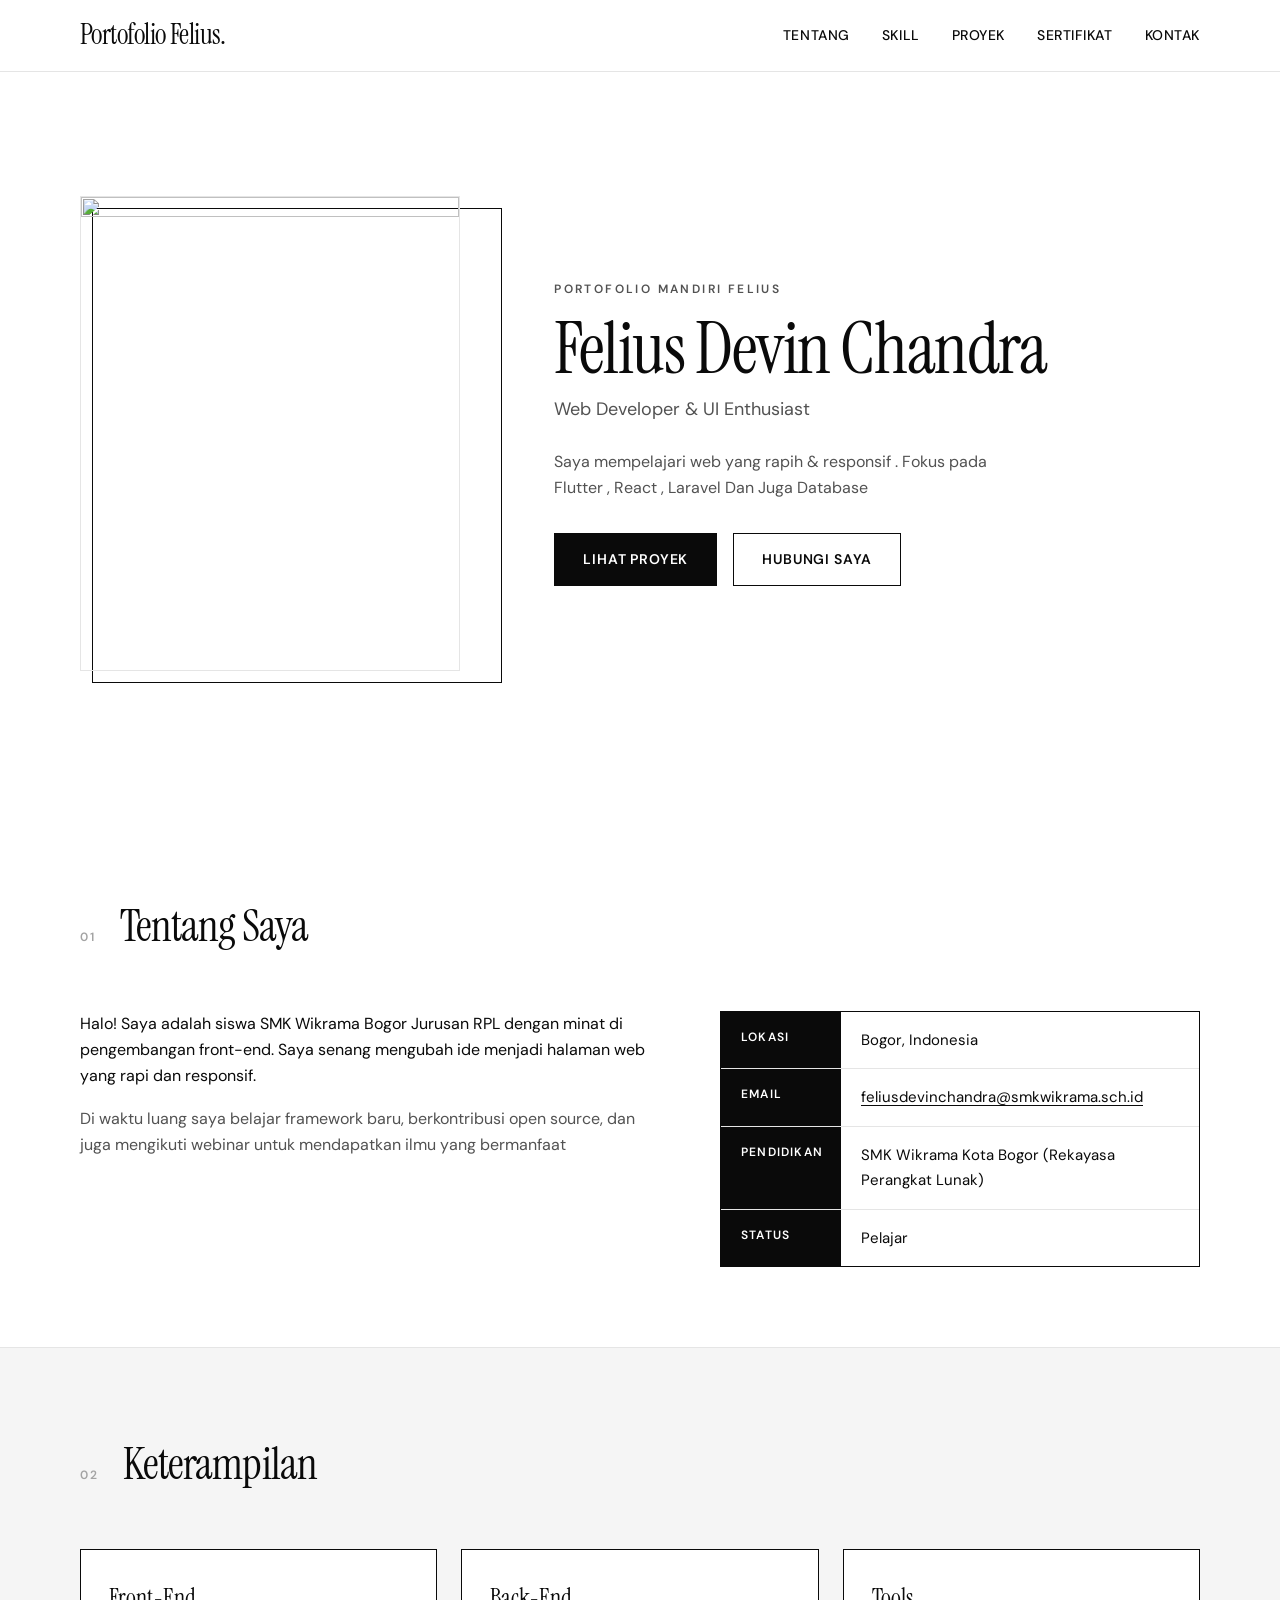
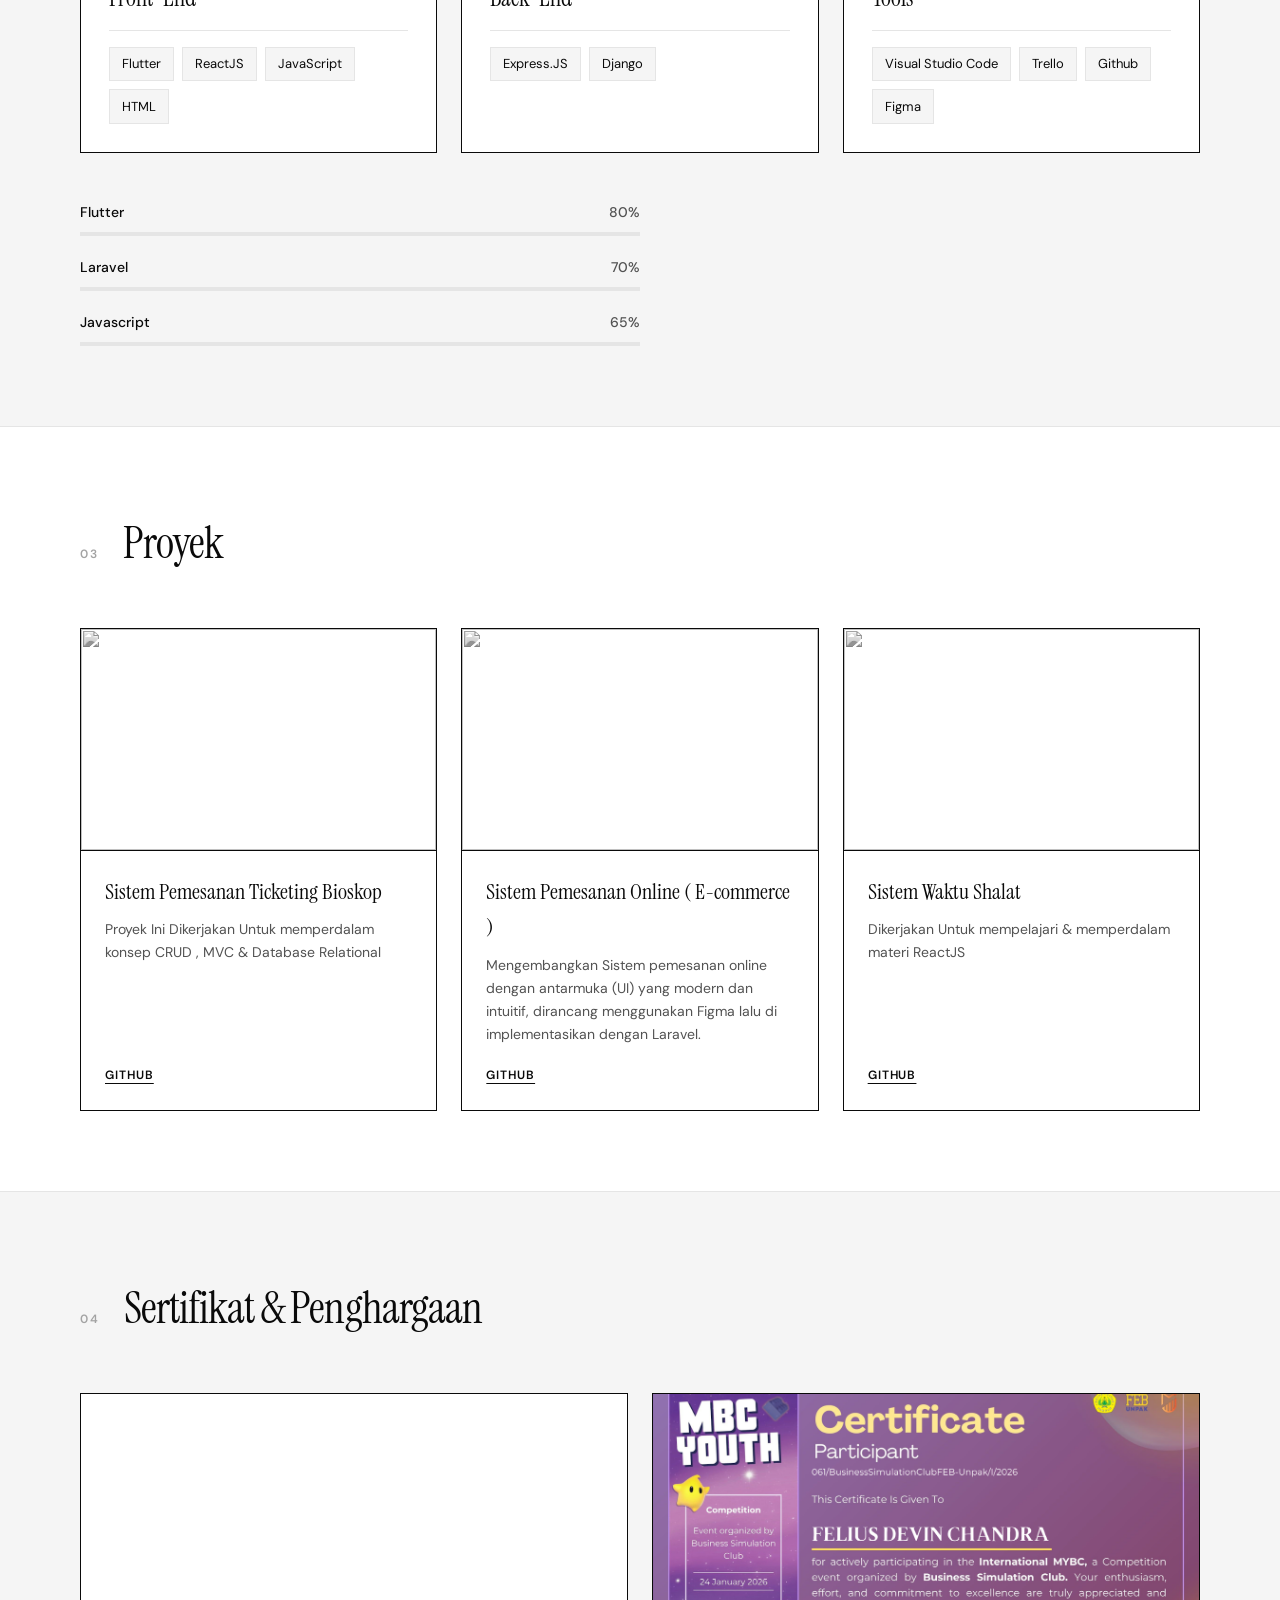
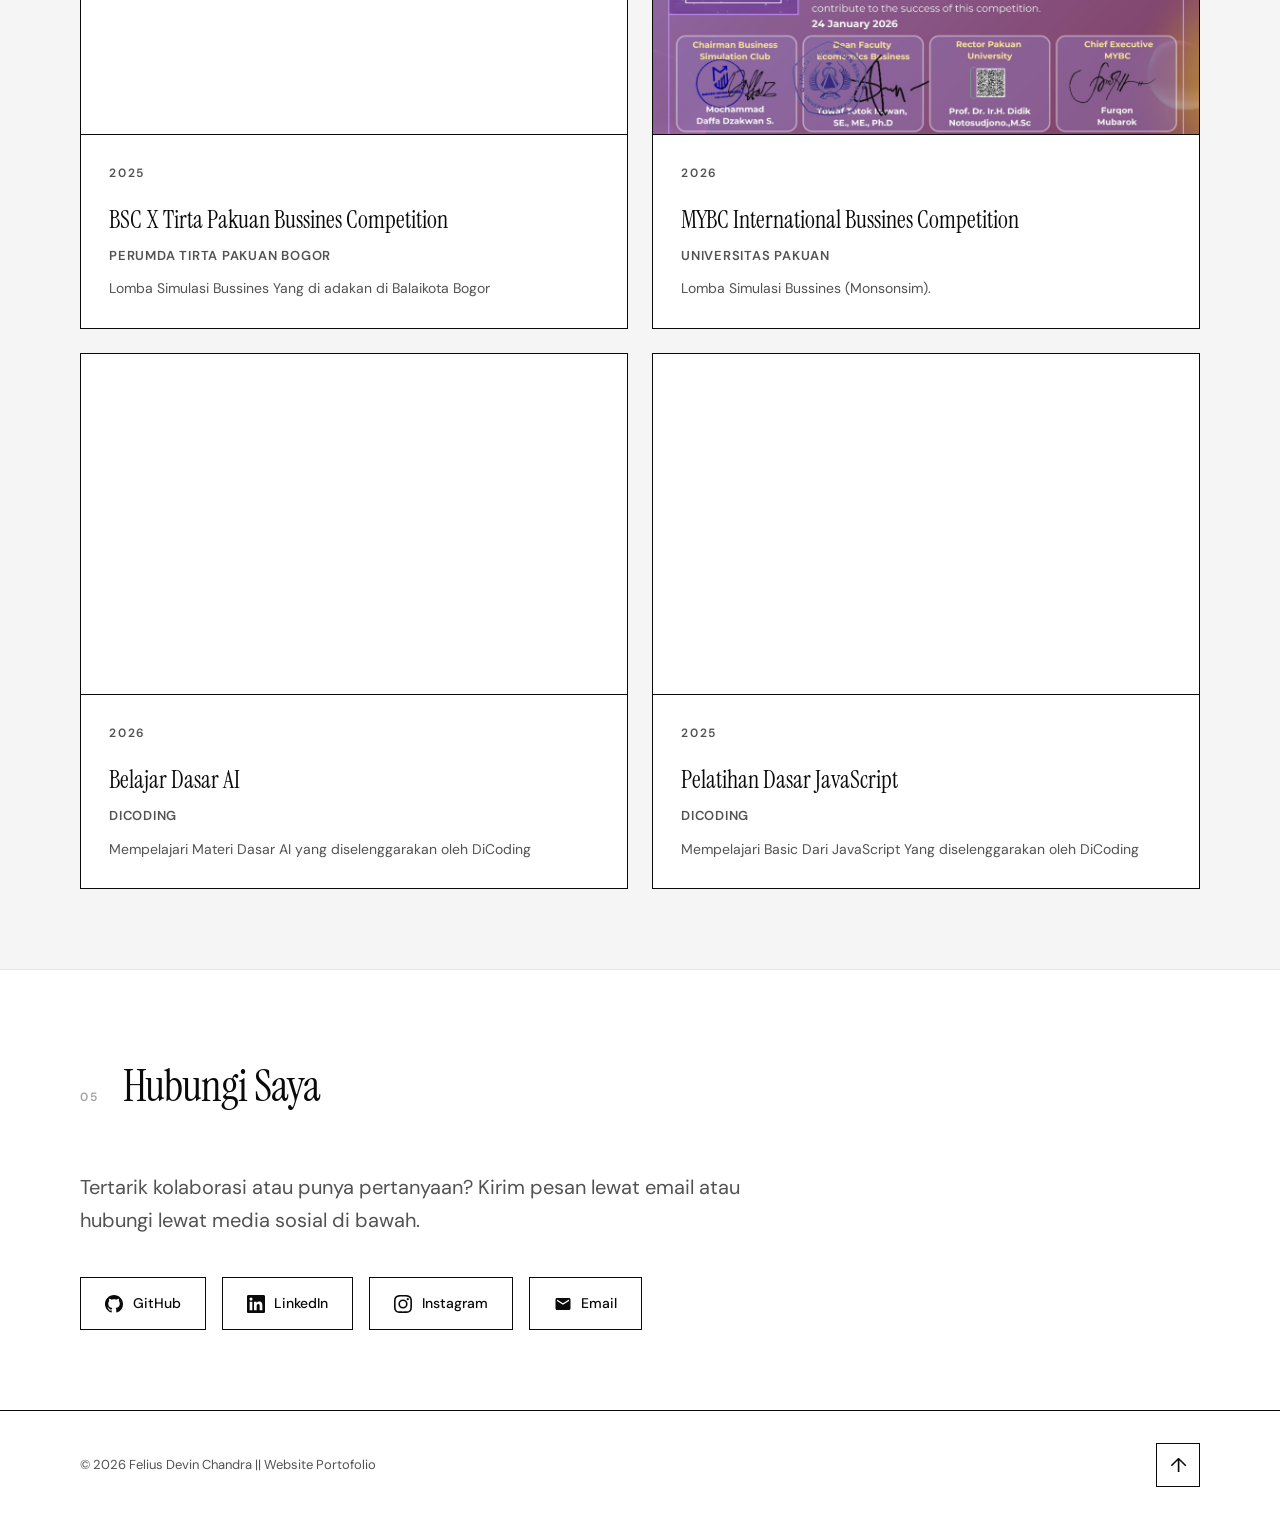
==== project-porto/index.html @ 8c367634 "Fix file path dan update project" ====
<!DOCTYPE html>
<html lang="id">
<head>
  <meta charset="UTF-8">
  <meta name="viewport" content="width=device-width, initial-scale=1.0">
  <meta name="description" content="Portofolio personal — proyek, skill, dan sertifikat.">
  <title>Portofolio | Felius Devin Chandra</title>
  <link rel="stylesheet" href="styles.css">
  <link rel="preconnect" href="https://fonts.googleapis.com">
  <link rel="preconnect" href="https://fonts.gstatic.com" crossorigin>
  <link href="https://fonts.googleapis.com/css2?family=Instrument+Serif:ital@0;1&family=DM+Sans:ital,opsz,wght@0,9..40,400;0,9..40,500;0,9..40,600;1,9..40,400&display=swap" rel="stylesheet">
</head>
<body>


  <header class="header" id="header">
    <nav class="nav container" aria-label="Navigasi utama">
      <a href="#" class="logo" aria-label="Beranda">Portofolio Felius.</a>
      <button class="nav-toggle" id="navToggle" aria-expanded="false" aria-controls="navMenu" aria-label="Buka menu">
        <span></span>
        <span></span>
        <span></span>
      </button>
      <ul class="nav-menu" id="navMenu">
        <li><a href="#tentang">Tentang</a></li>
        <li><a href="#skill">Skill</a></li>
        <li><a href="#proyek">Proyek</a></li>
        <li><a href="#sertifikat">Sertifikat</a></li>
        <li><a href="#kontak">Kontak</a></li>
      </ul>
    </nav>
  </header>

  <main id="utama">
    <section class="hero container" id="beranda">
      <div class="hero-grid">
        <div class="hero-photo-wrap">
          <img
            src="c:\Users\feliu\Pictures\Screenshots\Screenshot 2026-05-15 163329.png "
            class="hero-photo"
            width="400"
            height="500"
          >
        </div>
        <div class="hero-content">
          <p class="hero-label">Portofolio Mandiri Felius</p>
          <h1 class="hero-title">Felius Devin Chandra</h1>
          <p class="hero-role">Web Developer & UI Enthusiast</p>
          <p class="hero-desc">
            Saya mempelajari web yang rapih & responsif .
            Fokus pada Flutter , React , Laravel Dan Juga Database
          </p>
          <div class="hero-actions">
            <a href="#proyek" class="btn btn-primary">Lihat Proyek</a>
            <a href="#kontak" class="btn btn-outline">Hubungi Saya</a>
          </div>
        </div>
      </div>
    </section>

    <section class="section container" id="tentang">
      <header class="section-header">
        <span class="section-num">01</span>
        <h2 class="section-title">Tentang Saya</h2>
      </header>
      <div class="about-grid">
        <div class="about-text">
          <p>
            Halo! Saya adalah siswa SMK Wikrama Bogor Jurusan RPL dengan minat di pengembangan front-end.
            Saya senang mengubah ide menjadi halaman web yang rapi dan responsif.
          </p>
          <p>
            Di waktu luang saya belajar framework baru, berkontribusi open source, dan juga mengikuti webinar 
            untuk mendapatkan ilmu yang bermanfaat
          </p>
        </div>
        <dl class="bio-list">
          <div class="bio-item">
            <dt>Lokasi</dt>
            <dd>Bogor, Indonesia</dd>
          </div>
          <div class="bio-item">
            <dt>Email</dt>
            <dd><a href="mailto:feliusdevinchandra@smkwikrama.sch.id">feliusdevinchandra@smkwikrama.sch.id</a></dd>
          </div>
          <div class="bio-item">
            <dt>Pendidikan</dt>
            <dd>SMK Wikrama Kota Bogor (Rekayasa Perangkat Lunak)</dd>
          </div>
          <div class="bio-item">
            <dt>Status</dt>
            <dd>Pelajar</dd>
          </div>
        </dl>
      </div>
    </section>

    <section class="section section-alt" id="skill">
      <div class="container">
        <header class="section-header">
          <span class="section-num">02</span>
          <h2 class="section-title">Keterampilan</h2>
        </header>
        <div class="skills-grid">
          <article class="skill-card">
            <h3>Front-End</h3>
            <ul class="skill-tags">
              <li>Flutter</li>
              <li>ReactJS</li>
              <li>JavaScript</li>
              <li>HTML</li>
            </ul>
          </article>
          <article class="skill-card">
            <h3>Back-End</h3>
            <ul class="skill-tags">
              <li>Express.JS</li>
              <li>Django</li>
            </ul>
          </article>
          <article class="skill-card">
            <h3>Tools</h3>
            <ul class="skill-tags">
              <li>Visual Studio Code</li>
              <li>Trello</li>
              <li>Github</li>
              <li>Figma</li>
            </ul>
          </article>
        </div>
        <div class="skill-bars">
          <div class="skill-bar" data-level="90">
            <div class="skill-bar-header">
              <span>Flutter</span>
              <span class="skill-bar-pct">80%</span>
            </div>
            <div class="skill-bar-track"><span class="skill-bar-fill"></span></div>
          </div>
          <div class="skill-bar" data-level="85">
            <div class="skill-bar-header">
              <span>Laravel</span>
              <span class="skill-bar-pct">70%</span>
            </div>
            <div class="skill-bar-track"><span class="skill-bar-fill"></span></div>
          </div>
          <div class="skill-bar" data-level="75">
            <div class="skill-bar-header">
              <span>Javascript</span>
              <span class="skill-bar-pct">65%</span>
            </div>
            <div class="skill-bar-track"><span class="skill-bar-fill"></span></div>
          </div>
        </div>
      </div>
    </section>

    <section class="section container" id="proyek">
      <header class="section-header">
        <span class="section-num">03</span>
        <h2 class="section-title">Proyek</h2>
      </header>
      <div class="projects-grid">
        <article class="project-card">
          <a href="#" class="project-preview" tabindex="-1" aria-hidden="true">
            <img src="c:\Users\feliu\Pictures\Screenshots\Screenshot 2026-05-15 172829.png" alt="" loading="lazy">
          </a>
          <div class="project-body">
            <h3>Sistem Pemesanan Ticketing Bioskop</h3>
            <p>Proyek Ini Dikerjakan Untuk memperdalam konsep CRUD , MVC & Database Relational</p>
            <div class="project-links">
              <a href="https://github.com/fedeccc/TIXID-Felius-Devin-Chandra" target="_blank" rel="noopener noreferrer">GitHub</a>

            </div>
          </div>
        </article>
        <article class="project-card">
          <a href="#" class="project-preview" tabindex="-1" aria-hidden="true">
            <img src="c:\Users\feliu\Pictures\Screenshots\Screenshot 2025-12-04 115008.png" alt="" loading="lazy">
          </a>
          <div class="project-body">
            <h3>Sistem Pemesanan Online ( E-commerce )</h3>
            <p>Mengembangkan Sistem pemesanan online dengan antarmuka (UI) yang modern dan intuitif,
              dirancang menggunakan Figma lalu di implementasikan dengan Laravel.
            </p>
            <div class="project-links">
              <a href="https://github.com/fedeccc/TUGAS-PROJEK-MANDIRI" target="_blank" rel="noopener noreferrer">GitHub</a>
            </div>
          </div>
        </article>
        <article class="project-card">
          <a href="#" class="project-preview" tabindex="-1" aria-hidden="true">
            <img src="c:\Users\feliu\Pictures\Screenshots\Screenshot 2026-05-15 175736.png" alt="" loading="lazy">
          </a>
          <div class="project-body">
            <h3>Sistem Waktu Shalat</h3>
            <p>Dikerjakan Untuk mempelajari & memperdalam materi ReactJS  </p>
            <div class="project-links">
              <a href="https://github.com/fedeccc/projek-shalat.git" target="_blank" rel="noopener noreferrer">GitHub</a>
            </div>
          </div>
        </article>
      </div>
    </section>

    <section class="section section-alt" id="sertifikat">
      <div class="container">
        <header class="section-header">
          <span class="section-num">04</span>
          <h2 class="section-title">Sertifikat &amp; Penghargaan</h2>
        </header>
        <div class="cert-grid">
          <article class="cert-card">
            <div class="cert-thumb">
              <img src="c:\Users\feliu\Downloads\BSC TIRTA PAKUAN.png" alt="Sertifikat Full-Stack Web Bootcamp" loading="lazy" onerror="this.src='https://images.unsplash.com/photo-1588196749597-9ff075ee6b5b?w=600&h=400&fit=crop'">
            </div>
            <div class="cert-body">
              <span class="cert-year">2025</span>
              <h3>BSC X Tirta Pakuan Bussines Competition</h3>
              <p class="cert-issuer">Perumda Tirta Pakuan Bogor</p>
              <p>Lomba Simulasi Bussines Yang di adakan di Balaikota Bogor </p>
            </div>
          </article>
          <article class="cert-card">
            <div class="cert-thumb">
              <img src="images/MYBC CERTIFICATE.png" alt="Penghargaan Hackathon Kampus" loading="lazy" onerror="this.src='https://images.unsplash.com/photo-1567427017947-545c5f8d16ad?w=600&h=400&fit=crop'">
            </div>
            <div class="cert-body">
              <span class="cert-year">2026</span>
              <h3>MYBC International Bussines Competition </h3>
              <p class="cert-issuer">Universitas Pakuan</p>
              <p>Lomba Simulasi Bussines (Monsonsim).</p>
            </div>
          </article>
          <article class="cert-card">
            <div class="cert-thumb">
              <img src="c:\Users\feliu\Pictures\Screenshots\Screenshot 2026-05-15 181757.png" alt="Sertifikat Responsive Web Design" loading="lazy" onerror="this.src='https://images.unsplash.com/photo-1434030214721-735c79a4f3f0?w=600&h=400&fit=crop'">
            </div>
            <div class="cert-body">
              <span class="cert-year">2026</span>
              <h3>Belajar Dasar AI</h3>
              <p class="cert-issuer">DiCoding</p>
              <p>Mempelajari Materi Dasar AI yang diselenggarakan oleh DiCoding</p>
            </div>
          </article>
          <article class="cert-card">
            <div class="cert-thumb">
              <img src="c:\Users\feliu\Pictures\Screenshots\Screenshot 2026-05-15 181811.png" alt="Sertifikat Git dan GitHub" loading="lazy" onerror="this.src='https://images.unsplash.com/photo-1454165804606-c3d57bc86b40?w=600&h=400&fit=crop'">
            </div>
            <div class="cert-body">
              <span class="cert-year">2025</span>
              <h3>Pelatihan Dasar JavaScript </h3>
              <p class="cert-issuer">DiCoding</p>
              <p>Mempelajari Basic Dari JavaScript Yang diselenggarakan oleh DiCoding</p>
            </div>
          </article>
        </div>
      </div>
    </section>

    <section class="section container" id="kontak">
      <header class="section-header">
        <span class="section-num">05</span>
        <h2 class="section-title">Hubungi Saya</h2>
      </header>
      <div class="contact-grid">
        <p class="contact-lead">
          Tertarik kolaborasi atau punya pertanyaan? Kirim pesan lewat email
          atau hubungi lewat media sosial di bawah.
        </p>
        <div class="social-links">
          <a href="https://github.com/fedeccc" target="_blank" rel="noopener noreferrer" aria-label="GitHub">
            <svg viewBox="0 0 24 24" aria-hidden="true"><path d="M12 0C5.37 0 0 5.37 0 12c0 5.31 3.435 9.795 8.205 11.385.6.105.825-.255.825-.57 0-.285-.015-1.23-.015-2.235-3.015.555-3.795-.735-4.035-1.41-.135-.345-.72-1.41-1.23-1.695-.42-.225-1.02-.78-.015-.795.945-.015 1.62.87 1.845 1.23 1.08 1.815 2.805 1.305 3.495.99.105-.78.42-1.305.765-1.605-2.67-.3-5.46-1.335-5.46-5.925 0-1.305.465-2.385 1.23-3.225-.12-.3-.54-1.53.12-3.18 0 0 1.005-.315 3.3 1.23.96-.27 1.98-.405 3-.405s2.04.135 3 .405c2.295-1.56 3.3-1.23 3.3-1.23.66 1.65.24 2.88.12 3.18.765.84 1.23 1.905 1.23 3.225 0 4.605-2.805 5.625-5.475 5.925.435.375.81 1.095.81 2.22 0 1.605-.015 2.895-.015 3.3 0 .315.225.69.825.57A12.02 12.02 0 0 0 24 12c0-6.63-5.37-12-12-12z"/></svg>
            GitHub
          </a>
          <a href="https://www.linkedin.com/in/felius-devin-chandra-2b92b8381/" target="_blank" rel="noopener noreferrer" aria-label="LinkedIn">
            <svg viewBox="0 0 24 24" aria-hidden="true"><path d="M20.447 20.452h-3.554v-5.569c0-1.328-.027-3.037-1.852-3.037-1.853 0-2.136 1.445-2.136 2.939v5.667H9.351V9h3.414v1.561h.046c.477-.9 1.637-1.85 3.37-1.85 3.601 0 4.267 2.37 4.267 5.455v6.286zM5.337 7.433a2.062 2.062 0 0 1-2.063-2.065 2.064 2.064 0 1 1 4.126 0 2.062 2.062 0 0 1-2.063 2.065zm1.782 13.019H3.555V9h3.564v11.452zM22.225 0H1.771C.792 0 0 .774 0 1.729v20.542C0 23.227.792 24 1.771 24h20.451C23.2 24 24 23.227 24 22.271V1.729C24 .774 23.2 0 22.222 0h.003z"/></svg>
            LinkedIn
          </a>
          <a href="https://instagram.com/fedeccc_4" target="_blank" rel="noopener noreferrer" aria-label="Instagram">
            <svg viewBox="0 0 24 24" aria-hidden="true"><path d="M12 2.163c3.204 0 3.584.012 4.85.07 3.252.148 4.771 1.691 4.919 4.919.058 1.265.069 1.645.069 4.849 0 3.205-.012 3.584-.069 4.849-.149 3.225-1.664 4.771-4.919 4.919-1.266.058-1.644.07-4.85.07-3.204 0-3.584-.012-4.849-.07-3.26-.149-4.771-1.699-4.919-4.92-.058-1.265-.07-1.644-.07-4.849 0-3.204.013-3.583.07-4.849.149-3.227 1.664-4.771 4.919-4.919 1.266-.057 1.645-.069 4.849-.069zM12 0C8.741 0 8.333.014 7.053.072 2.695.272.273 2.69.073 7.052.014 8.333 0 8.741 0 12c0 3.259.014 3.668.072 4.948.2 4.358 2.618 6.78 6.98 6.98C8.333 23.986 8.741 24 12 24c3.259 0 3.668-.014 4.948-.072 4.354-.2 6.782-2.618 6.979-6.98.059-1.28.073-1.689.073-4.948 0-3.259-.014-3.667-.072-4.947-.196-4.354-2.617-6.78-6.979-6.98C15.668.014 15.259 0 12 0zm0 5.838a6.162 6.162 0 1 0 0 12.324 6.162 6.162 0 0 0 0-12.324zM12 16a4 4 0 1 1 0-8 4 4 0 0 1 0 8zm6.406-11.845a1.44 1.44 0 1 0 0 2.881 1.44 1.44 0 0 0 0-2.881z"/></svg>
            Instagram
          </a>
          <a href="mailto:feliusdevinchandra@smkwikrama.sch.id" aria-label="Email">
            <svg viewBox="0 0 24 24" aria-hidden="true"><path d="M20 4H4c-1.1 0-2 .9-2 2v12c0 1.1.9 2 2 2h16c1.1 0 2-.9 2-2V6c0-1.1-.9-2-2-2zm0 4-8 5-8-5V6l8 5 8-5v2z"/></svg>
            Email
          </a>
        </div>
      </div>
    </section>
  </main>

  <footer class="footer">
    <div class="container footer-inner">
      <p>&copy; <span id="year"></span> Felius Devin Chandra || Website Portofolio</p>
      <a href="#beranda" class="back-top" aria-label="Kembali ke atas">↑</a>
    </div>
  </footer>

  <script src="script.js"></script>
</body>
</html>
---- project-porto/styles.css ----
:root {
  --white: #ffffff;
  --black: #0a0a0a;
  --gray-100: #f5f5f5;
  --gray-200: #e5e5e5;
  --gray-400: #a3a3a3;
  --gray-600: #525252;
  --font-serif: "Instrument Serif", Georgia, serif;
  --font-sans: "DM Sans", system-ui, sans-serif;
  --container: min(1120px, 92vw);
  --header-h: 72px;
  --transition: 0.25s ease;
}

*,
*::before,
*::after {
  box-sizing: border-box;
  margin: 0;
  padding: 0;
}

html {
  scroll-behavior: smooth;
  scroll-padding-top: var(--header-h);
}

body {
  font-family: var(--font-sans);
  font-size: 1rem;
  line-height: 1.65;
  color: var(--black);
  background: var(--white);
  -webkit-font-smoothing: antialiased;
}

img {
  display: block;
  max-width: 100%;
  height: auto;
}

a {
  color: inherit;
  text-decoration: none;
}

ul {
  list-style: none;
}


.container {
  width: var(--container);
  margin-inline: auto;
}

.skip-link {
  position: absolute;
  top: -100%;
  left: 1rem;
  z-index: 9999;
  padding: 0.5rem 1rem;
  background: var(--black);
  color: var(--white);
}

.skip-link:focus {
  top: 1rem;
}


.header {
  position: fixed;
  inset: 0 0 auto;
  z-index: 100;
  height: var(--header-h);
  background: rgba(255, 255, 255, 0.92);
  backdrop-filter: blur(8px);
  border-bottom: 1px solid var(--gray-200);
  transition: box-shadow var(--transition);
}

.header.scrolled {
  box-shadow: 0 1px 0 var(--gray-200);
}

.nav {
  display: flex;
  align-items: center;
  justify-content: space-between;
  height: 100%;
}

.logo {
  font-family: var(--font-serif);
  font-size: 1.75rem;
  font-weight: 400;
  letter-spacing: -0.02em;
}

.nav-menu {
  display: flex;
  gap: 2rem;
}

.nav-menu a {
  font-size: 0.875rem;
  font-weight: 500;
  letter-spacing: 0.04em;
  text-transform: uppercase;
  position: relative;
}

.nav-menu a::after {
  content: "";
  position: absolute;
  left: 0;
  bottom: -4px;
  width: 0;
  height: 1px;
  background: var(--black);
  transition: width var(--transition);
}

.nav-menu a:hover::after,
.nav-menu a.active::after {
  width: 100%;
}

.nav-toggle {
  display: none;
  flex-direction: column;
  gap: 5px;
  padding: 4px;
  background: none;
  border: none;
  cursor: pointer;
}

.nav-toggle span {
  display: block;
  width: 24px;
  height: 2px;
  background: var(--black);
  transition: transform var(--transition), opacity var(--transition);
}

.nav-toggle.open span:nth-child(1) {
  transform: translateY(7px) rotate(45deg);
}

.nav-toggle.open span:nth-child(2) {
  opacity: 0;
}

.nav-toggle.open span:nth-child(3) {
  transform: translateY(-7px) rotate(-45deg);
}


.hero {
  padding-top: calc(var(--header-h) + 4rem);
  padding-bottom: 5rem;
  min-height: 90vh;
  display: flex;
  align-items: center;
}

.hero-grid {
  display: grid;
  grid-template-columns: 1fr 1.2fr;
  gap: 4rem;
  align-items: center;
}

.hero-photo-wrap {
  position: relative;
}

.hero-photo-wrap::before {
  content: "";
  position: absolute;
  inset: 12px -12px -12px 12px;
  border: 1px solid var(--black);
  z-index: -1;
}

.hero-photo {
  width: 100%;
  max-width: 380px;
  aspect-ratio: 4 / 5;
  object-fit: cover;
  border: 1px solid var(--gray-200);
}

.hero-label {
  font-size: 0.75rem;
  font-weight: 600;
  letter-spacing: 0.2em;
  text-transform: uppercase;
  color: var(--gray-600);
  margin-bottom: 0.75rem;
}

.hero-title {
  font-family: var(--font-serif);
  font-size: clamp(2.75rem, 6vw, 4.5rem);
  font-weight: 400;
  line-height: 1.05;
  letter-spacing: -0.02em;
  margin-bottom: 0.5rem;
}

.hero-role {
  font-size: 1.125rem;
  color: var(--gray-600);
  margin-bottom: 1.5rem;
}

.hero-desc {
  max-width: 42ch;
  color: var(--gray-600);
  margin-bottom: 2rem;
}

.hero-actions {
  display: flex;
  flex-wrap: wrap;
  gap: 1rem;
}

.btn {
  display: inline-flex;
  align-items: center;
  justify-content: center;
  padding: 0.875rem 1.75rem;
  font-size: 0.875rem;
  font-weight: 600;
  letter-spacing: 0.06em;
  text-transform: uppercase;
  border: 1px solid var(--black);
  transition: background var(--transition), color var(--transition);
}

.btn-primary {
  background: var(--black);
  color: var(--white);
}

.btn-primary:hover {
  background: var(--white);
  color: var(--black);
}

.btn-outline:hover {
  background: var(--black);
  color: var(--white);
}


.section {
  padding: 5rem 0;
}

.section-alt {
  background: var(--gray-100);
  border-block: 1px solid var(--gray-200);
}

.section-header {
  display: flex;
  align-items: baseline;
  gap: 1.5rem;
  margin-bottom: 3rem;
}

.section-num {
  font-size: 0.75rem;
  font-weight: 600;
  letter-spacing: 0.15em;
  color: var(--gray-400);
}

.section-title {
  font-family: var(--font-serif);
  font-size: clamp(2rem, 4vw, 2.75rem);
  font-weight: 400;
  letter-spacing: -0.02em;
}


.about-grid {
  display: grid;
  grid-template-columns: 1.2fr 1fr;
  gap: 4rem;
  align-items: start;
}

.about-text p + p {
  margin-top: 1rem;
  color: var(--gray-600);
}

.bio-list {
  display: grid;
  gap: 0;
  border: 1px solid var(--black);
}

.bio-item {
  display: grid;
  grid-template-columns: 120px 1fr;
  border-bottom: 1px solid var(--gray-200);
}

.bio-item:last-child {
  border-bottom: none;
}

.bio-item dt {
  padding: 1rem 1.25rem;
  font-size: 0.75rem;
  font-weight: 600;
  letter-spacing: 0.1em;
  text-transform: uppercase;
  background: var(--black);
  color: var(--white);
}

.bio-item dd {
  padding: 1rem 1.25rem;
  font-size: 0.9375rem;
}

.bio-item a {
  text-decoration: underline;
  text-underline-offset: 3px;
}

.bio-item a:hover {
  text-decoration-thickness: 2px;
}


.skills-grid {
  display: grid;
  grid-template-columns: repeat(3, 1fr);
  gap: 1.5rem;
  margin-bottom: 3rem;
}

.skill-card {
  padding: 1.75rem;
  border: 1px solid var(--black);
  background: var(--white);
  transition: transform var(--transition);
}

.skill-card:hover {
  transform: translateY(-4px);
}

.skill-card h3 {
  font-family: var(--font-serif);
  font-size: 1.5rem;
  font-weight: 400;
  margin-bottom: 1rem;
  padding-bottom: 0.75rem;
  border-bottom: 1px solid var(--gray-200);
}

.skill-tags {
  display: flex;
  flex-wrap: wrap;
  gap: 0.5rem;
}

.skill-tags li {
  font-size: 0.8125rem;
  padding: 0.35rem 0.75rem;
  border: 1px solid var(--gray-200);
  background: var(--gray-100);
}

.skill-bars {
  display: flex;
  flex-direction: column;
  gap: 1.25rem;
  max-width: 560px;
}

.skill-bar-header {
  display: flex;
  justify-content: space-between;
  font-size: 0.875rem;
  font-weight: 500;
  margin-bottom: 0.5rem;
}

.skill-bar-pct {
  color: var(--gray-600);
}

.skill-bar-track {
  height: 4px;
  background: var(--gray-200);
  overflow: hidden;
}

.skill-bar-fill {
  display: block;
  height: 100%;
  width: 0;
  background: var(--black);
  transition: width 1s ease;
}

.skill-bar.in-view .skill-bar-fill {
  width: var(--level);
}


.projects-grid {
  display: grid;
  grid-template-columns: repeat(3, 1fr);
  gap: 1.5rem;
}

.project-card {
  border: 1px solid var(--black);
  display: flex;
  flex-direction: column;
  background: var(--white);
  transition: transform var(--transition);
}

.project-card:hover {
  transform: translateY(-6px);
}

.project-preview {
  overflow: hidden;
  border-bottom: 1px solid var(--black);
  aspect-ratio: 16 / 10;
}

.project-preview img {
  width: 100%;
  height: 100%;
  object-fit: cover;
  filter: grayscale(100%);
  transition: filter var(--transition), transform 0.4s ease;
}

.project-card:hover .project-preview img {
  filter: grayscale(0%);
  transform: scale(1.03);
}

.project-body {
  padding: 1.5rem;
  flex: 1;
  display: flex;
  flex-direction: column;
}

.project-body h3 {
  font-family: var(--font-serif);
  font-size: 1.35rem;
  font-weight: 400;
  margin-bottom: 0.5rem;
}

.project-body p {
  font-size: 0.875rem;
  color: var(--gray-600);
  flex: 1;
  margin-bottom: 1.25rem;
}

.project-links {
  display: flex;
  gap: 1.25rem;
}

.project-links a {
  font-size: 0.75rem;
  font-weight: 600;
  letter-spacing: 0.08em;
  text-transform: uppercase;
  text-decoration: underline;
  text-underline-offset: 4px;
}

.project-links a:hover {
  text-decoration-thickness: 2px;
}


.cert-grid {
  display: grid;
  grid-template-columns: repeat(2, 1fr);
  gap: 1.5rem;
}

.cert-card {
  border: 1px solid var(--black);
  background: var(--white);
  display: flex;
  flex-direction: column;
  overflow: hidden;
  transition: transform var(--transition), box-shadow var(--transition);
}

.cert-card:hover {
  transform: translateY(-4px);
  box-shadow: 0 8px 24px rgba(0, 0, 0, 0.08);
}

.cert-thumb {
  aspect-ratio: 16 / 10;
  overflow: hidden;
  border-bottom: 1px solid var(--black);
}

.cert-thumb img {
  width: 100%;
  height: 100%;
  object-fit: cover;
}

.cert-body {
  padding: 1.5rem 1.75rem 1.75rem;
}

.cert-year {
  display: inline-block;
  font-size: 0.75rem;
  font-weight: 600;
  letter-spacing: 0.15em;
  margin-bottom: 1rem;
  color: var(--gray-600);
}

.cert-card h3 {
  font-family: var(--font-serif);
  font-size: 1.5rem;
  font-weight: 400;
  margin-bottom: 0.35rem;
}

.cert-issuer {
  font-size: 0.8125rem;
  font-weight: 600;
  text-transform: uppercase;
  letter-spacing: 0.06em;
  color: var(--gray-600);
  margin-bottom: 0.75rem;
}

.cert-card p:last-child {
  font-size: 0.875rem;
  color: var(--gray-600);
  line-height: 1.55;
}


.contact-grid {
  display: grid;
  gap: 2.5rem;
}

.contact-lead {
  font-size: 1.25rem;
  max-width: 50ch;
  color: var(--gray-600);
}

.social-links {
  display: flex;
  flex-wrap: wrap;
  gap: 1rem;
}

.social-links a {
  display: inline-flex;
  align-items: center;
  gap: 0.6rem;
  padding: 0.875rem 1.5rem;
  border: 1px solid var(--black);
  font-size: 0.875rem;
  font-weight: 500;
  transition: background var(--transition), color var(--transition);
}

.social-links a:hover {
  background: var(--black);
  color: var(--white);
}

.social-links svg {
  width: 18px;
  height: 18px;
  fill: currentColor;
}


.footer {
  border-top: 1px solid var(--black);
  padding: 2rem 0;
}

.footer-inner {
  display: flex;
  align-items: center;
  justify-content: space-between;
  gap: 1rem;
}

.footer p {
  font-size: 0.8125rem;
  color: var(--gray-600);
}

.back-top {
  display: flex;
  align-items: center;
  justify-content: center;
  width: 44px;
  height: 44px;
  border: 1px solid var(--black);
  font-size: 1.25rem;
  transition: background var(--transition), color var(--transition);
}

.back-top:hover {
  background: var(--black);
  color: var(--white);
}


.reveal {
  opacity: 0;
  transform: translateY(24px);
  transition: opacity 0.6s ease, transform 0.6s ease;
}

.reveal.visible {
  opacity: 1;
  transform: translateY(0);
}


@media (max-width: 900px) {
  .hero-grid {
    grid-template-columns: 1fr;
    gap: 2.5rem;
    text-align: center;
  }

  .hero-photo-wrap {
    display: flex;
    justify-content: center;
  }

  .hero-photo-wrap::before {
    inset: 8px -8px -8px 8px;
  }

  .hero-desc {
    margin-inline: auto;
  }

  .hero-actions {
    justify-content: center;
  }

  .about-grid {
    grid-template-columns: 1fr;
    gap: 2rem;
  }

  .skills-grid,
  .projects-grid {
    grid-template-columns: 1fr;
  }

  .cert-grid {
    grid-template-columns: 1fr;
  }
}

@media (max-width: 768px) {
  .nav-toggle {
    display: flex;
  }

  .nav-menu {
    position: fixed;
    top: var(--header-h);
    left: 0;
    right: 0;
    flex-direction: column;
    gap: 0;
    background: var(--white);
    border-bottom: 1px solid var(--black);
    padding: 1rem 0;
    transform: translateY(-120%);
    opacity: 0;
    pointer-events: none;
    transition: transform var(--transition), opacity var(--transition);
  }

  .nav-menu.open {
    transform: translateY(0);
    opacity: 1;
    pointer-events: auto;
  }

  .nav-menu li a {
    display: block;
    padding: 1rem var(--container);
    margin-inline: calc((100vw - var(--container)) / -2 + 4vw);
    border-bottom: 1px solid var(--gray-200);
  }

  .nav-menu li:last-child a {
    border-bottom: none;
  }

  .bio-item {
    grid-template-columns: 1fr;
  }

  .bio-item dt {
    padding-bottom: 0.5rem;
  }

  .section {
    padding: 3.5rem 0;
  }

  .footer-inner {
    flex-direction: column;
    text-align: center;
  }
}

@media (max-width: 480px) {
  .hero {
    padding-top: calc(var(--header-h) + 2rem);
    min-height: auto;
  }

  .social-links a {
    flex: 1 1 calc(50% - 0.5rem);
    justify-content: center;
  }
}
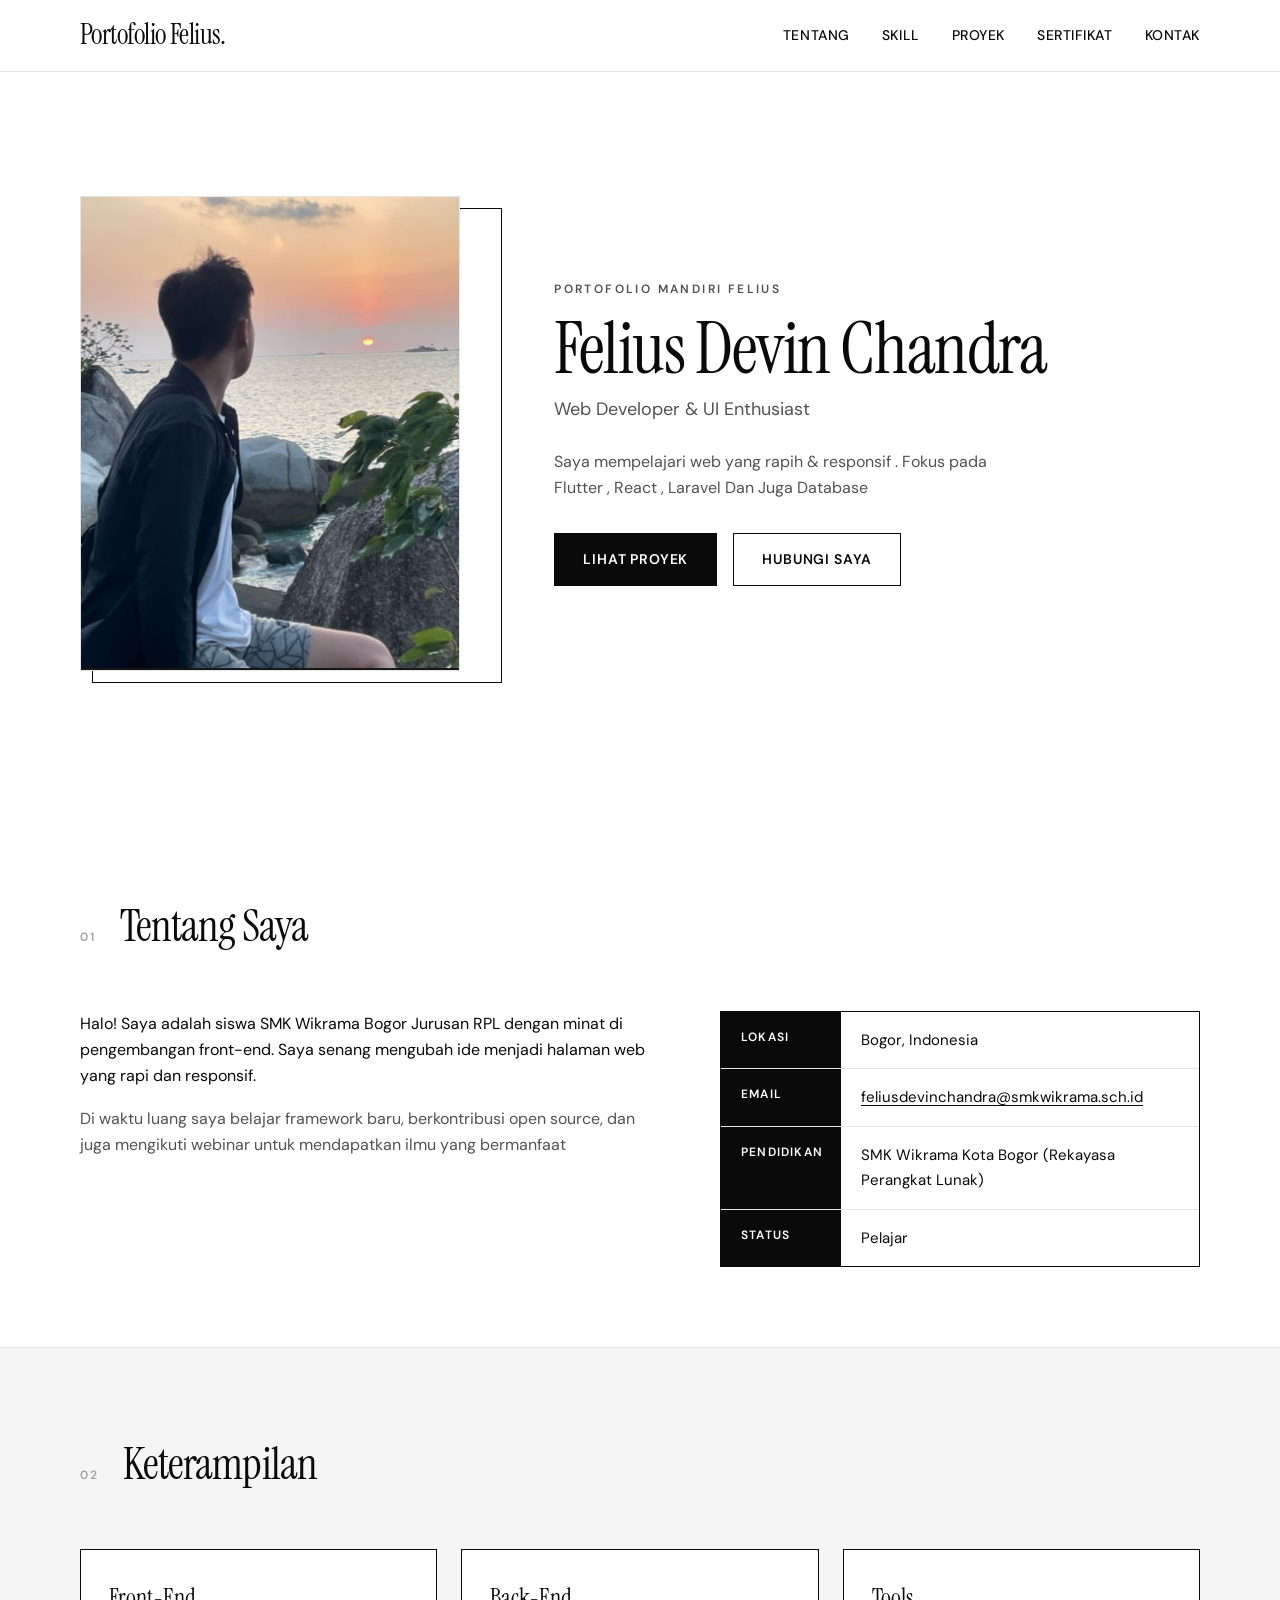
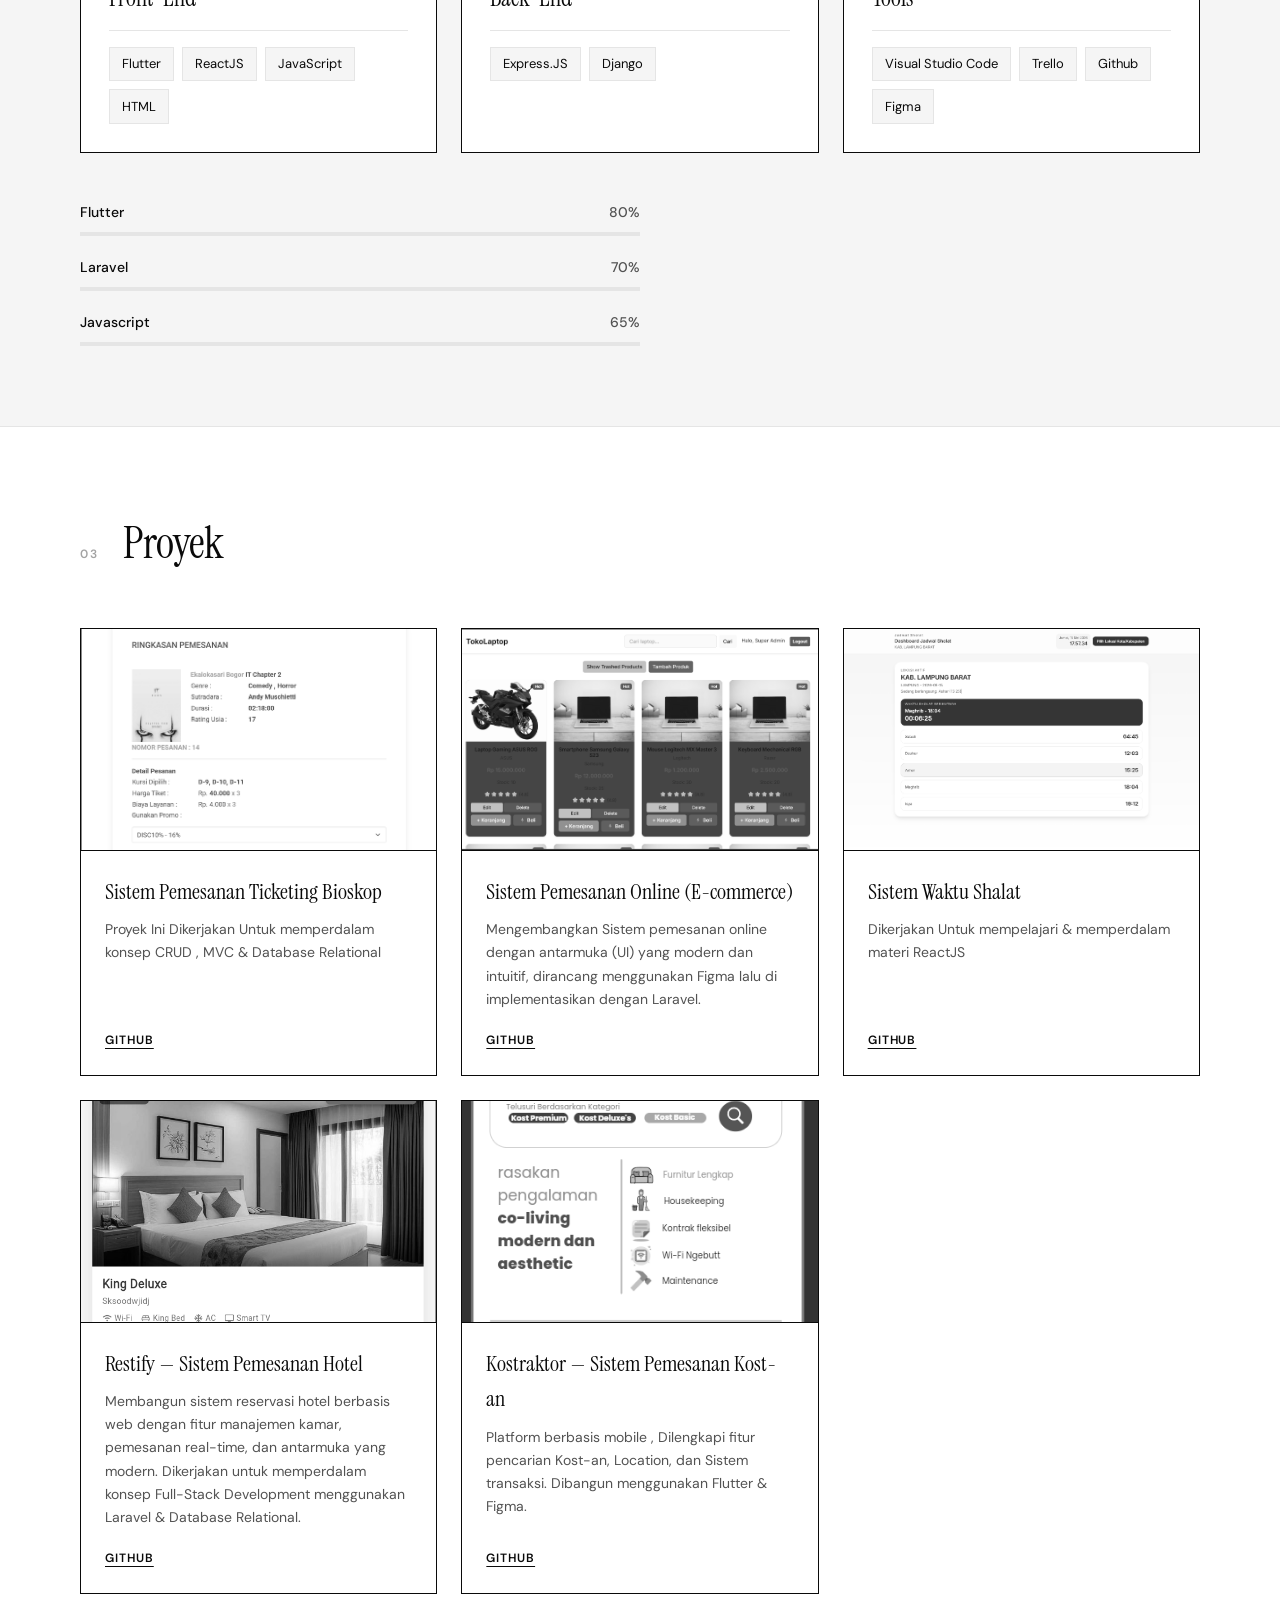
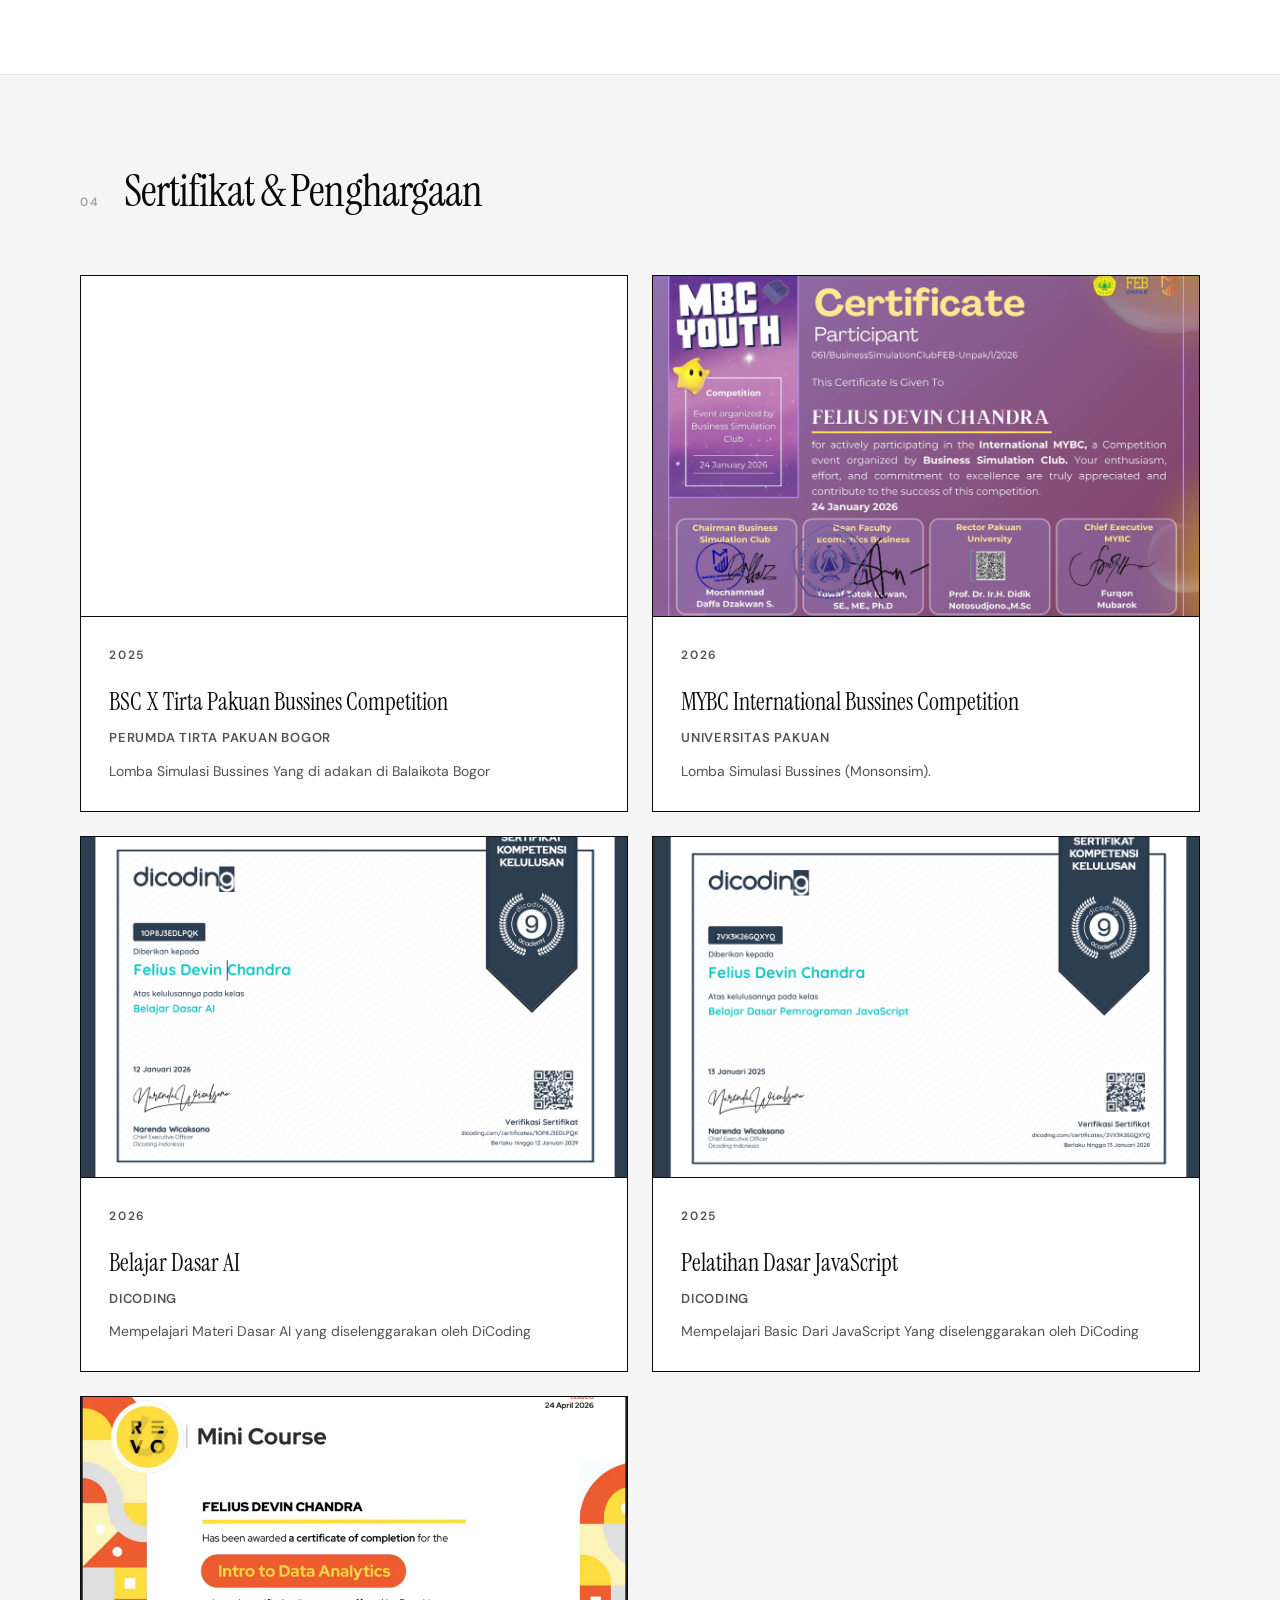
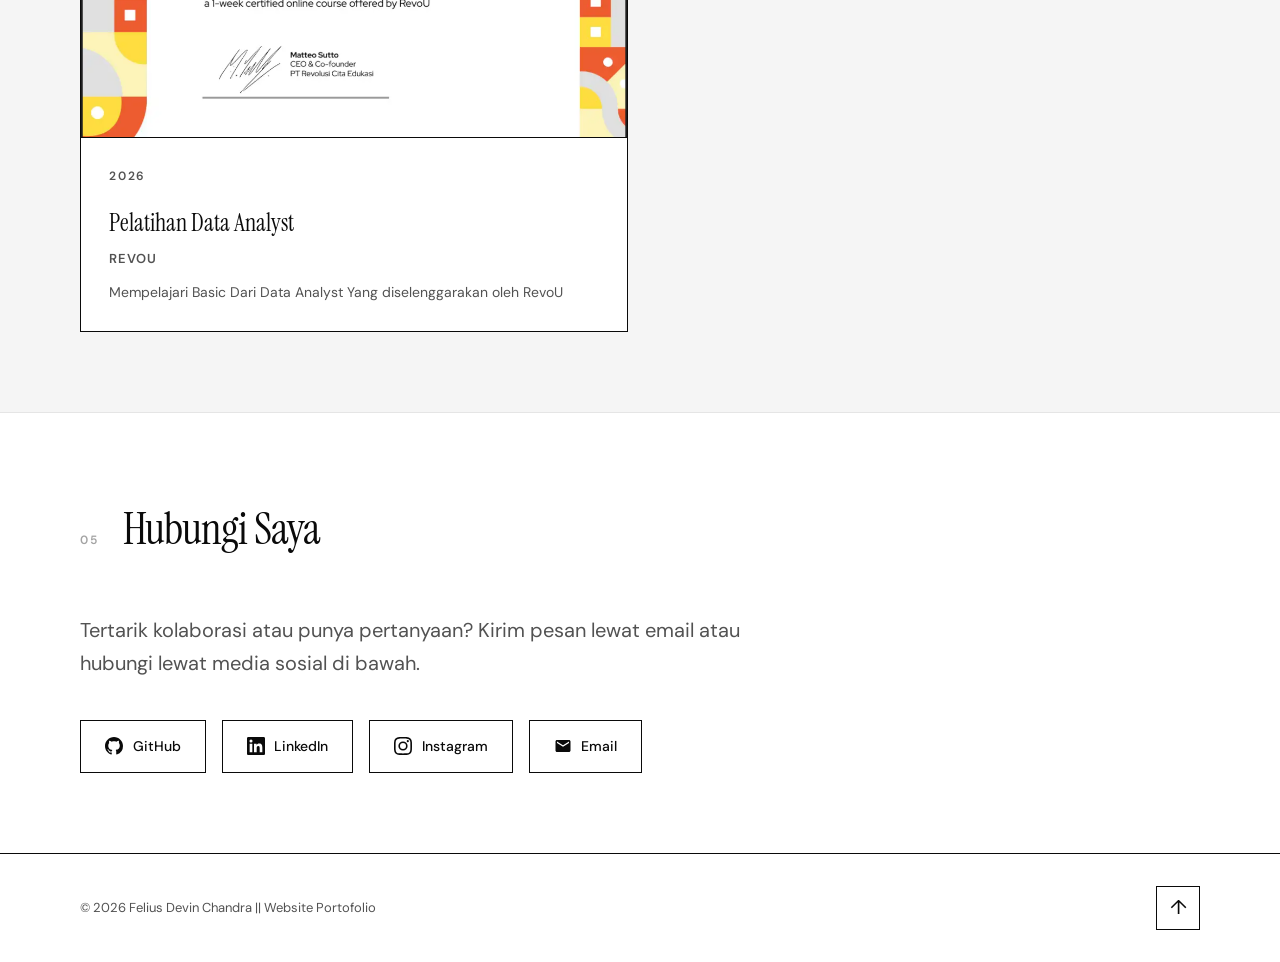
==== commit 0b3e48fa: "porto" ====
--- a/project-porto/index.html
+++ b/project-porto/index.html
@@ -36,7 +36,7 @@
       <div class="hero-grid">
         <div class="hero-photo-wrap">
           <img
-            src="c:\Users\feliu\Pictures\Screenshots\Screenshot 2026-05-15 163329.png "
+            src="images/me.png"
             class="hero-photo"
             width="400"
             height="500"
@@ -162,7 +162,7 @@
       <div class="projects-grid">
         <article class="project-card">
           <a href="#" class="project-preview" tabindex="-1" aria-hidden="true">
-            <img src="c:\Users\feliu\Pictures\Screenshots\Screenshot 2026-05-15 172829.png" alt="" loading="lazy">
+            <img src="images/tixid.png" alt="" loading="lazy">
           </a>
           <div class="project-body">
             <h3>Sistem Pemesanan Ticketing Bioskop</h3>
@@ -175,10 +175,10 @@
         </article>
         <article class="project-card">
           <a href="#" class="project-preview" tabindex="-1" aria-hidden="true">
-            <img src="c:\Users\feliu\Pictures\Screenshots\Screenshot 2025-12-04 115008.png" alt="" loading="lazy">
-          </a>
-          <div class="project-body">
-            <h3>Sistem Pemesanan Online ( E-commerce )</h3>
+            <img src="images/ecom.png" alt="" loading="lazy">
+          </a>
+          <div class="project-body">
+            <h3>Sistem Pemesanan Online (E-commerce)</h3>
             <p>Mengembangkan Sistem pemesanan online dengan antarmuka (UI) yang modern dan intuitif,
               dirancang menggunakan Figma lalu di implementasikan dengan Laravel.
             </p>
@@ -189,13 +189,37 @@
         </article>
         <article class="project-card">
           <a href="#" class="project-preview" tabindex="-1" aria-hidden="true">
-            <img src="c:\Users\feliu\Pictures\Screenshots\Screenshot 2026-05-15 175736.png" alt="" loading="lazy">
+            <img src="images/waktu.png" alt="" loading="lazy">
           </a>
           <div class="project-body">
             <h3>Sistem Waktu Shalat</h3>
             <p>Dikerjakan Untuk mempelajari & memperdalam materi ReactJS  </p>
             <div class="project-links">
               <a href="https://github.com/fedeccc/projek-shalat.git" target="_blank" rel="noopener noreferrer">GitHub</a>
+            </div>
+          </div>
+        </article>
+        <article class="project-card">
+          <a href="#" class="project-preview" tabindex="-1" aria-hidden="true">
+            <img src="images/restify.png" alt="" loading="lazy">
+          </a>
+          <div class="project-body">
+            <h3>Restify — Sistem Pemesanan Hotel</h3>
+            <p>Membangun sistem reservasi hotel berbasis web dengan fitur manajemen kamar, pemesanan real-time, dan antarmuka yang modern. Dikerjakan untuk memperdalam konsep Full-Stack Development menggunakan Laravel & Database Relational.</p>
+            <div class="project-links">
+              <a href="https://github.com/fedeccc/Porto-Project" target="_blank" rel="noopener noreferrer">GitHub</a>
+            </div>
+          </div>
+        </article>
+        <article class="project-card">
+          <a href="#" class="project-preview" tabindex="-1" aria-hidden="true">
+            <img src="images/Kostraktor.png" alt="" loading="lazy">
+          </a>
+          <div class="project-body">
+            <h3>Kostraktor — Sistem Pemesanan Kost-an</h3>
+            <p>Platform berbasis mobile , Dilengkapi fitur pencarian Kost-an, Location, dan Sistem transaksi. Dibangun menggunakan Flutter & Figma.</p>
+            <div class="project-links">
+              <a href="https://github.com/fedeccc/Kostraktor.git" target="_blank" rel="noopener noreferrer">GitHub</a>
             </div>
           </div>
         </article>
@@ -211,7 +235,7 @@
         <div class="cert-grid">
           <article class="cert-card">
             <div class="cert-thumb">
-              <img src="c:\Users\feliu\Downloads\BSC TIRTA PAKUAN.png" alt="Sertifikat Full-Stack Web Bootcamp" loading="lazy" onerror="this.src='https://images.unsplash.com/photo-1588196749597-9ff075ee6b5b?w=600&h=400&fit=crop'">
+              <img src="images/BSC TIRTA PAKUAN.png" alt="Sertifikat Full-Stack Web Bootcamp" loading="lazy" onerror="this.src='https://images.unsplash.com/photo-1588196749597-9ff075ee6b5b?w=600&h=400&fit=crop'">
             </div>
             <div class="cert-body">
               <span class="cert-year">2025</span>
@@ -233,7 +257,7 @@
           </article>
           <article class="cert-card">
             <div class="cert-thumb">
-              <img src="c:\Users\feliu\Pictures\Screenshots\Screenshot 2026-05-15 181757.png" alt="Sertifikat Responsive Web Design" loading="lazy" onerror="this.src='https://images.unsplash.com/photo-1434030214721-735c79a4f3f0?w=600&h=400&fit=crop'">
+              <img src="images/belajar.png" alt="Sertifikat Responsive Web Design" loading="lazy" onerror="this.src='https://images.unsplash.com/photo-1434030214721-735c79a4f3f0?w=600&h=400&fit=crop'">
             </div>
             <div class="cert-body">
               <span class="cert-year">2026</span>
@@ -244,13 +268,24 @@
           </article>
           <article class="cert-card">
             <div class="cert-thumb">
-              <img src="c:\Users\feliu\Pictures\Screenshots\Screenshot 2026-05-15 181811.png" alt="Sertifikat Git dan GitHub" loading="lazy" onerror="this.src='https://images.unsplash.com/photo-1454165804606-c3d57bc86b40?w=600&h=400&fit=crop'">
+              <img src="images/java.png" alt="Sertifikat Git dan GitHub" loading="lazy" onerror="this.src='https://images.unsplash.com/photo-1454165804606-c3d57bc86b40?w=600&h=400&fit=crop'">
             </div>
             <div class="cert-body">
               <span class="cert-year">2025</span>
               <h3>Pelatihan Dasar JavaScript </h3>
               <p class="cert-issuer">DiCoding</p>
               <p>Mempelajari Basic Dari JavaScript Yang diselenggarakan oleh DiCoding</p>
+            </div>
+          </article>
+            <article class="cert-card">
+            <div class="cert-thumb">
+              <img src="images/data analyst.png" alt="Sertifikat Git dan GitHub" loading="lazy" onerror="this.src='https://images.unsplash.com/photo-1454165804606-c3d57bc86b40?w=600&h=400&fit=crop'">
+            </div>
+            <div class="cert-body">
+              <span class="cert-year">2026</span>
+              <h3>Pelatihan Data Analyst </h3>
+              <p class="cert-issuer">RevoU</p>
+              <p>Mempelajari Basic Dari Data Analyst Yang diselenggarakan oleh RevoU</p>
             </div>
           </article>
         </div>
